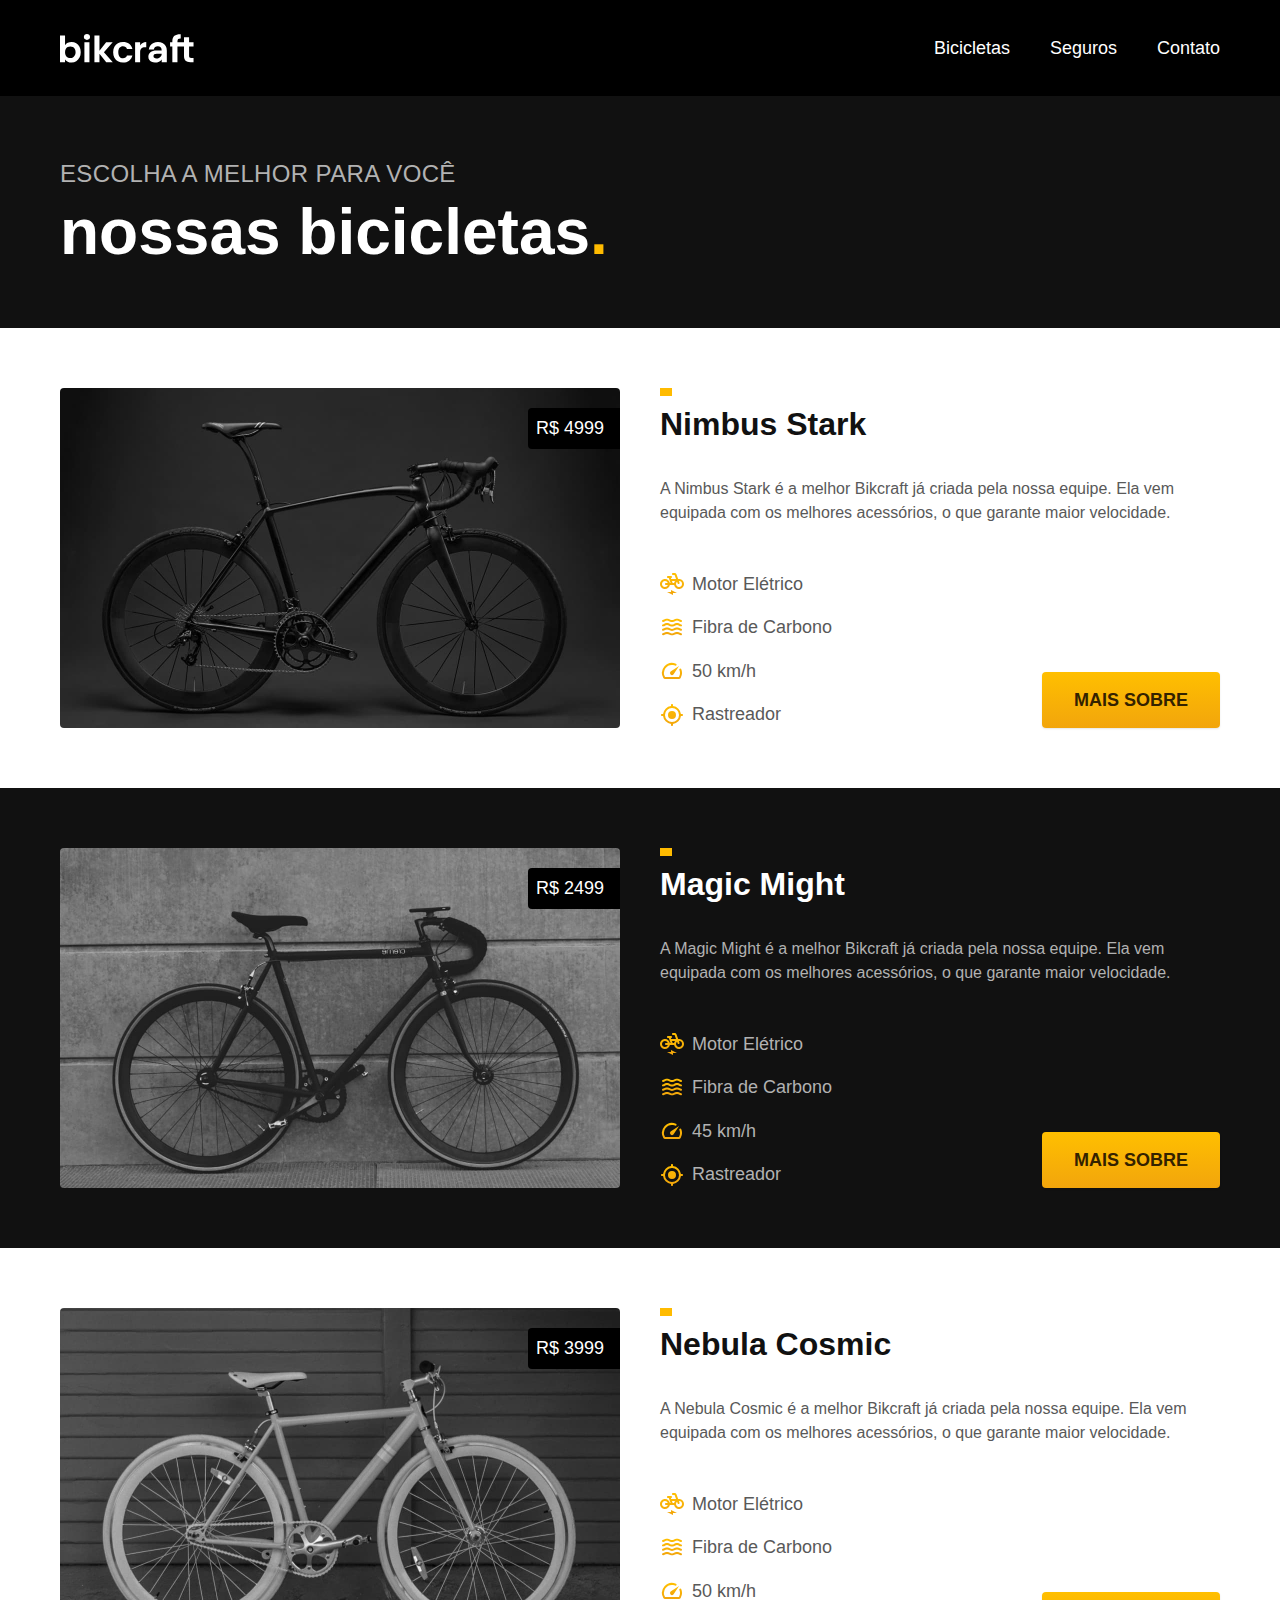
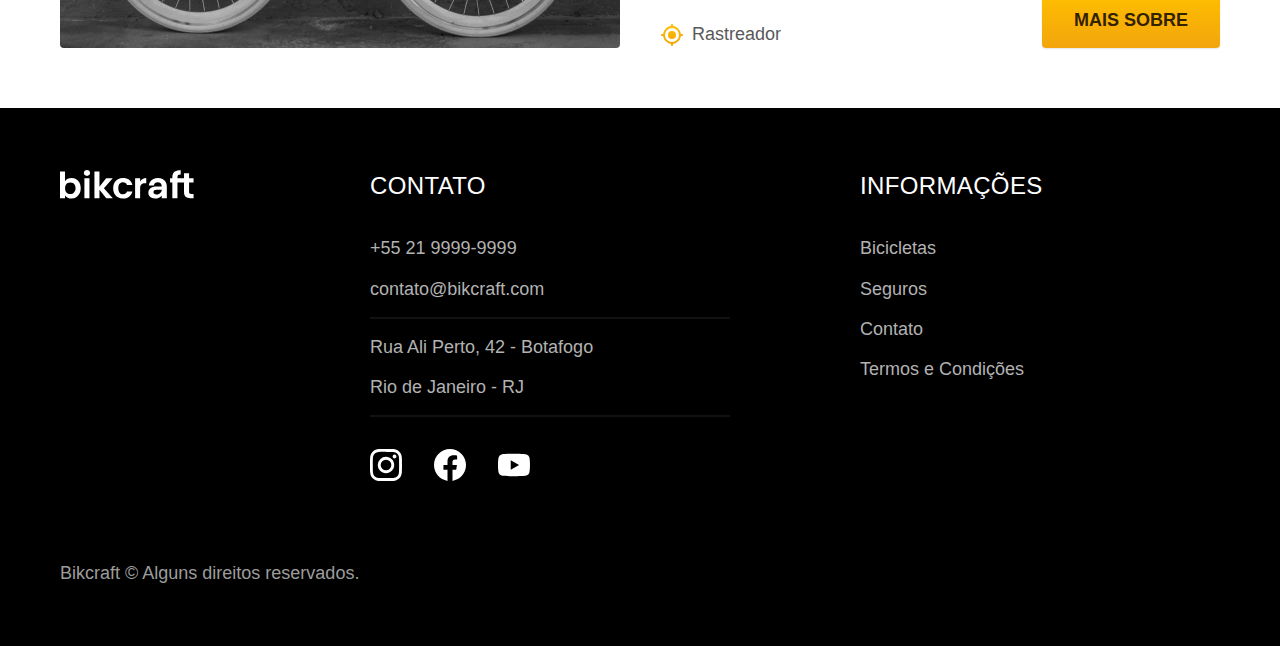
==== bicicletas.html @ 9043b6f3 "Finishing the 'Termos e Bicicletas 2' pages." ====
<!DOCTYPE html>
<html lang="pt-br">

<head>
  <meta charset="UTF-8" />
  <meta name="viewport" content="width=device-width, initial-scale=1.0" />

  <title>Bicicletas | Bikcraft</title>
  <meta name="description" content="Bicicletas Bikcraft." />

  <link rel="stylesheet" href="./css/style.css" />

  <!-- <link rel="preconnect" href="https://fonts.googleapis.com">
  <link rel="preconnect" href="https://fonts.gstatic.com" crossorigin>
  <link href="https://fonts.googleapis.com/css2?family=Merriweather:ital,wght@1,900&family=Poppins:wght@400;600&family=Roboto:wght@500&display=swap" rel="stylesheet"> -->
</head>

<body id="bicicletas">
  <header class="header-bg">
    <div class="header container">
      <a href="./">
        <img src="./img/bikcraft.svg" alt="Bikcraft" />
      </a>

      <nav aria-label="primaria">
        <ul class="header-menu font-1-m cor-0">
          <li><a href="./bicicletas.html">Bicicletas</a></li>
          <li><a href="./seguros.html">Seguros</a></li>
          <li><a href="./contato.html">Contato</a></li>
        </ul>
      </nav>
    </div>
  </header>

  <main>
    <div class="titulo-bg">
      <div class="titulo container">
        <p class="font-2-l-b cor-5">Escolha a melhor para você</p>
        <h1 class="font-1-xxl cor-0">nossas bicicletas<span class="cor-p1">.</span></h1>
      </div>
    </div>

    <!-- Nimbus -->
    <div class="bicicletas container">
      <div class="bicicletas-imagem">
        <img src="./img/bicicletas/nimbus.jpg" alt="Bicicleta preta">
        <span class="font-2-m cor-0">R$ 4999</span>
      </div>
      <div class="bicicletas-conteudo">
        <h2 class="font-1-xl">Nimbus Stark</h2>
        <p class="font-2-s cor-8">A Nimbus Stark é a melhor Bikcraft já criada pela nossa equipe. Ela vem equipada com
          os melhores acessórios, o que garante maior velocidade.</p>
        <ul class="font-1-m cor-8">
          <li>
            <img src="./img/icones/eletrica.svg" alt="">
            Motor Elétrico
          </li>
          <li>
            <img src="./img/icones/carbono.svg" alt="">
            Fibra de Carbono
          </li>
          <li>
            <img src="./img/icones/velocidade.svg" alt="">
            50 km/h
          </li>
          <li>
            <img src="./img/icones/rastreador.svg" alt="">
            Rastreador
          </li>
        </ul>
        <a class="botao seta" href="./bicicletas/nimbus.html">Mais Sobre</a>
      </div>
    </div>

    <!-- Magic Might -->
    <div class="bicicletas-bg">
      <div class="bicicletas container">
        <div class="bicicletas-imagem">
          <img src="./img/bicicletas/magic.jpg" alt="Bicicleta preta">
          <span class="font-2-m cor-0">R$ 2499</span>
        </div>
        <div class="bicicletas-conteudo">
          <h2 class="font-1-xl cor-0">Magic Might</h2>
          <p class="font-2-s cor-5">A Magic Might é a melhor Bikcraft já criada pela nossa equipe. Ela vem equipada com
            os melhores acessórios, o que garante maior velocidade.</p>
          <ul class="font-1-m cor-5">
            <li>
              <img src="./img/icones/eletrica.svg" alt="">
              Motor Elétrico
            </li>
            <li>
              <img src="./img/icones/carbono.svg" alt="">
              Fibra de Carbono
            </li>
            <li>
              <img src="./img/icones/velocidade.svg" alt="">
              45 km/h
            </li>
            <li>
              <img src="./img/icones/rastreador.svg" alt="">
              Rastreador
            </li>
          </ul>
          <a class="botao seta" href="./bicicletas/magic.html">Mais Sobre</a>
        </div>
      </div>
    </div>

    <!-- Nebula Cosmic -->
    <div class="bicicletas container">
      <div class="bicicletas-imagem">
        <img src="./img/bicicletas/nebula.jpg" alt="Bicicleta preta">
        <span class="font-2-m cor-0">R$ 3999</span>
      </div>
      <div class="bicicletas-conteudo">
        <h2 class="font-1-xl">Nebula Cosmic</h2>
        <p class="font-2-s cor-8">A Nebula Cosmic é a melhor Bikcraft já criada pela nossa equipe. Ela vem equipada com
          os melhores acessórios, o que garante maior velocidade.</p>
        <ul class="font-1-m cor-8">
          <li>
            <img src="./img/icones/eletrica.svg" alt="">
            Motor Elétrico
          </li>
          <li>
            <img src="./img/icones/carbono.svg" alt="">
            Fibra de Carbono
          </li>
          <li>
            <img src="./img/icones/velocidade.svg" alt="">
            50 km/h
          </li>
          <li>
            <img src="./img/icones/rastreador.svg" alt="">
            Rastreador
          </li>
        </ul>
        <a class="botao seta" href="./bicicletas/nebula.html">Mais Sobre</a>
      </div>
    </div>

  </main>

</body>

<footer class="footer-bg">
  <div class="footer container">
    <img src="./img/bikcraft.svg" alt="Bikcraft">
    <div class="footer-contato">
      <h3 class="font-2-l-b cor-0">Contato</h3>
      <ul class="font-2-m cor-5">
        <li><a href="tel:+552199999999">+55 21 9999-9999</a></li>
        <li><a href="mailto:contato@bikcraft.com">contato@bikcraft.com</a></li>
        <li>Rua Ali Perto, 42 - Botafogo</li>
        <li>Rio de Janeiro - RJ</li>
      </ul>
      <div class="footer-redes">
        <a href="./">
          <img src="./img/redes/instagram.svg" alt="Instagram">
        </a>
        <a href="./">
          <img src="./img/redes/facebook.svg" alt="Facebook">
        </a>
        <a href="./">
          <img src="./img/redes/youtube.svg" alt="Youtube">
        </a>
      </div>
    </div>
    <div class="footer-informacoes">
      <h3 class="font-2-l-b cor-0">Informações</h3>
      <nav>
        <ul class="font-1-m cor-5">
          <li><a href="./bicicletas.html">Bicicletas</a></li>
          <li><a href="./seguros.html">Seguros</a></li>
          <li><a href="./contato.html">Contato</a></li>
          <li><a href="./termos.html">Termos e Condições</a></li>
        </ul>
      </nav>
    </div>
    <p class="footer-copy font-2-m cor-6">Bikcraft © Alguns direitos reservados.</p>
  </div>
</footer>

</html>
---- css/style.css ----
@import "./global/global.css";
@import "./utilidades/tipografia.css";
@import "./utilidades/cores.css";


@import "./global/header.css";
@import "./global/footer.css";

/* Utilidades */
@import "./utilidades/componentes.css";

/* Home */
@import "./home/introducao.css";
@import "./home/tecnologia.css";
@import "./home/parceiros.css";
@import "./home/depoimento.css";

/* Bicicletas */
@import "./bicicletas/bicicletas-lista.css";
@import "./bicicletas/bicicleta.css";

/* Seguros */
@import "./seguros/seguros.css";

/* Termos */
@import "./termos/termos.css";
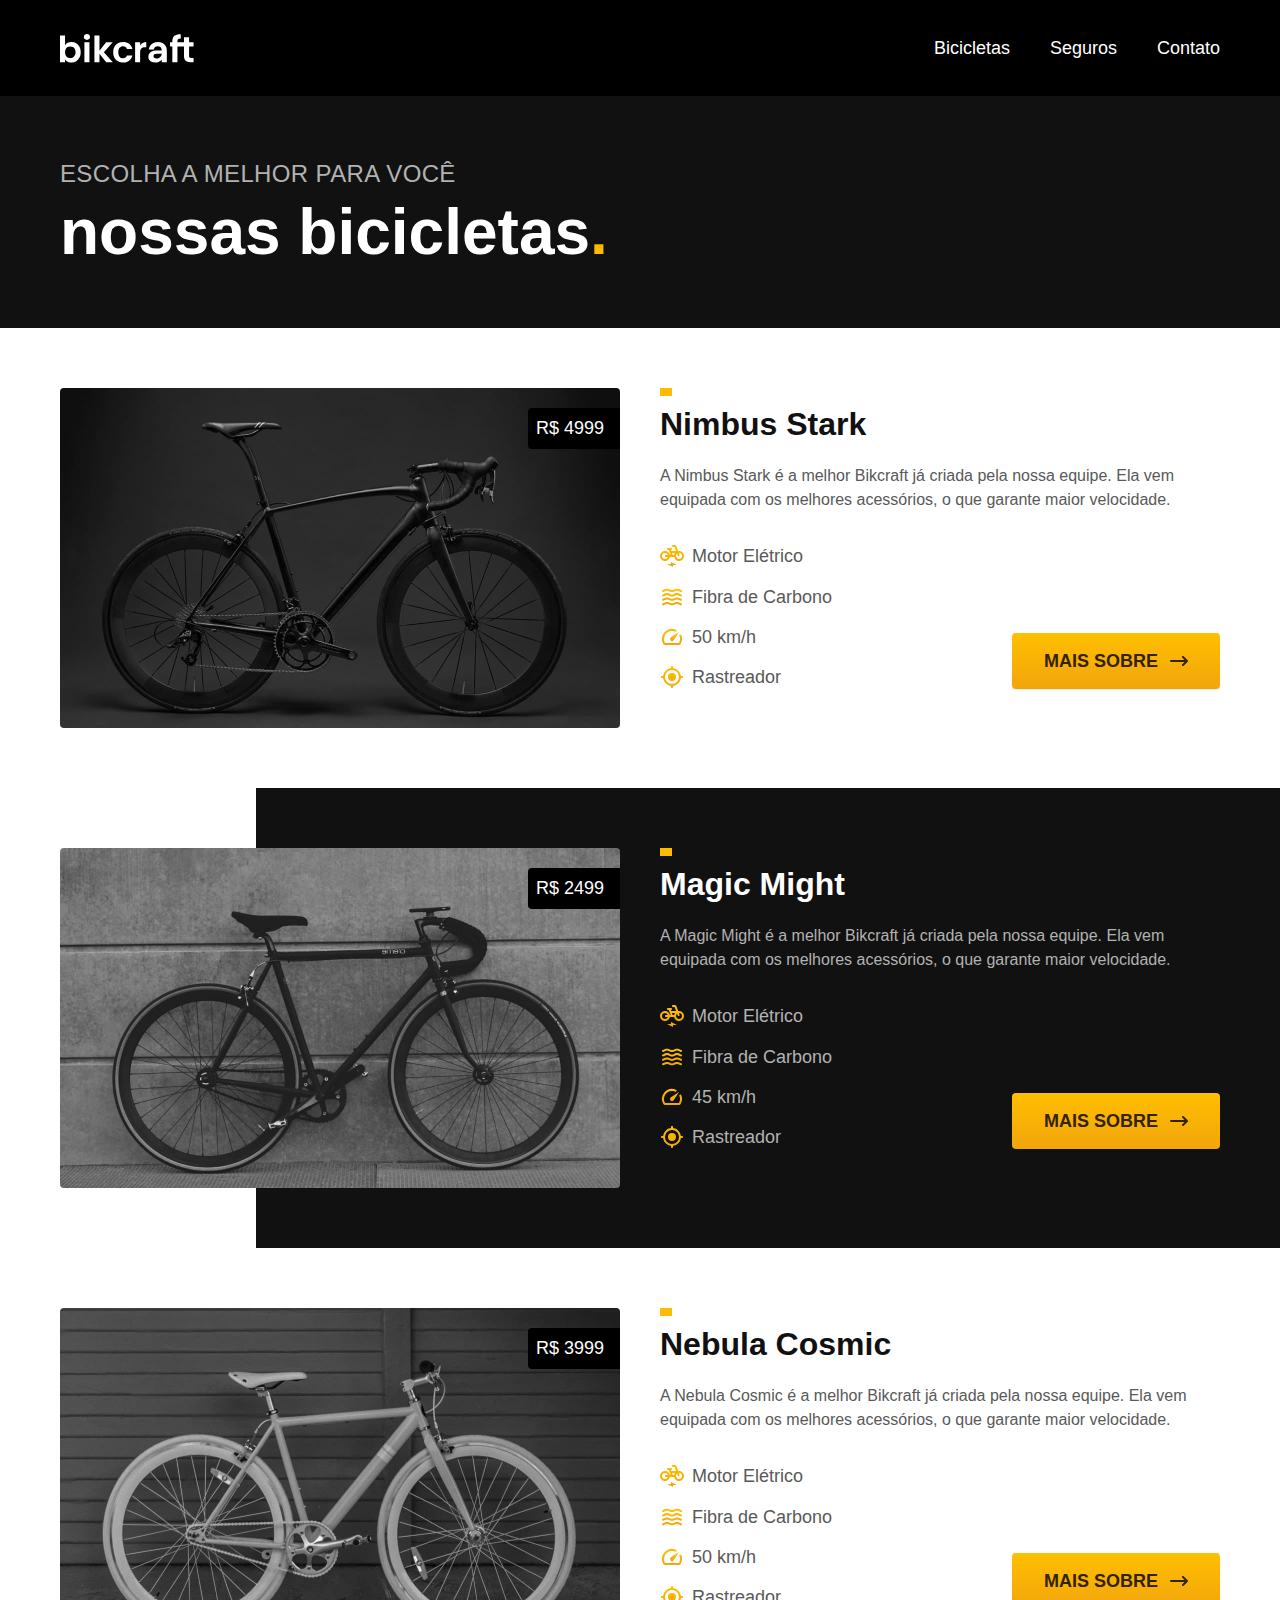
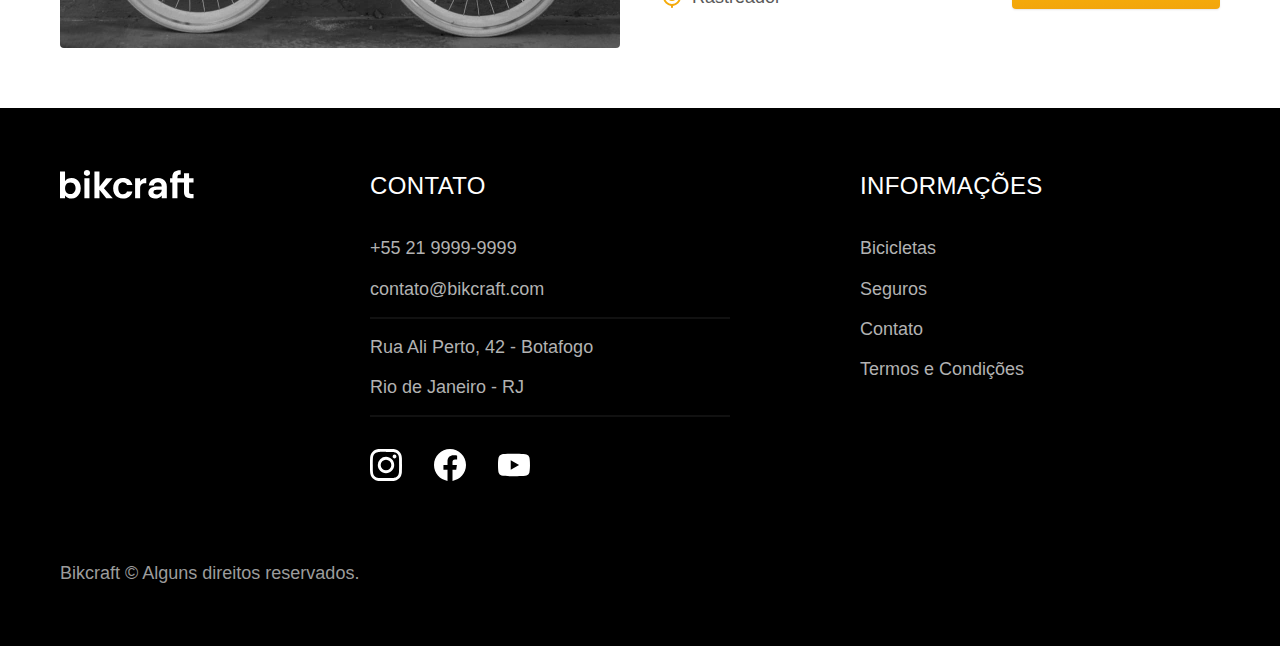
==== commit 6493c136: "Finished the "Seguros" page" ====
--- a/bicicletas.html
+++ b/bicicletas.html
@@ -137,47 +137,45 @@
         <a class="botao seta" href="./bicicletas/nebula.html">Mais Sobre</a>
       </div>
     </div>
-
   </main>
 
+  <footer class="footer-bg">
+    <div class="footer container">
+      <img src="./img/bikcraft.svg" alt="Bikcraft">
+      <div class="footer-contato">
+        <h3 class="font-2-l-b cor-0">Contato</h3>
+        <ul class="font-2-m cor-5">
+          <li><a href="tel:+552199999999">+55 21 9999-9999</a></li>
+          <li><a href="mailto:contato@bikcraft.com">contato@bikcraft.com</a></li>
+          <li>Rua Ali Perto, 42 - Botafogo</li>
+          <li>Rio de Janeiro - RJ</li>
+        </ul>
+        <div class="footer-redes">
+          <a href="./">
+            <img src="./img/redes/instagram.svg" alt="Instagram">
+          </a>
+          <a href="./">
+            <img src="./img/redes/facebook.svg" alt="Facebook">
+          </a>
+          <a href="./">
+            <img src="./img/redes/youtube.svg" alt="Youtube">
+          </a>
+        </div>
+      </div>
+      <div class="footer-informacoes">
+        <h3 class="font-2-l-b cor-0">Informações</h3>
+        <nav>
+          <ul class="font-1-m cor-5">
+            <li><a href="./bicicletas.html">Bicicletas</a></li>
+            <li><a href="./seguros.html">Seguros</a></li>
+            <li><a href="./contato.html">Contato</a></li>
+            <li><a href="./termos.html">Termos e Condições</a></li>
+          </ul>
+        </nav>
+      </div>
+      <p class="footer-copy font-2-m cor-6">Bikcraft © Alguns direitos reservados.</p>
+    </div>
+  </footer>
 </body>
 
-<footer class="footer-bg">
-  <div class="footer container">
-    <img src="./img/bikcraft.svg" alt="Bikcraft">
-    <div class="footer-contato">
-      <h3 class="font-2-l-b cor-0">Contato</h3>
-      <ul class="font-2-m cor-5">
-        <li><a href="tel:+552199999999">+55 21 9999-9999</a></li>
-        <li><a href="mailto:contato@bikcraft.com">contato@bikcraft.com</a></li>
-        <li>Rua Ali Perto, 42 - Botafogo</li>
-        <li>Rio de Janeiro - RJ</li>
-      </ul>
-      <div class="footer-redes">
-        <a href="./">
-          <img src="./img/redes/instagram.svg" alt="Instagram">
-        </a>
-        <a href="./">
-          <img src="./img/redes/facebook.svg" alt="Facebook">
-        </a>
-        <a href="./">
-          <img src="./img/redes/youtube.svg" alt="Youtube">
-        </a>
-      </div>
-    </div>
-    <div class="footer-informacoes">
-      <h3 class="font-2-l-b cor-0">Informações</h3>
-      <nav>
-        <ul class="font-1-m cor-5">
-          <li><a href="./bicicletas.html">Bicicletas</a></li>
-          <li><a href="./seguros.html">Seguros</a></li>
-          <li><a href="./contato.html">Contato</a></li>
-          <li><a href="./termos.html">Termos e Condições</a></li>
-        </ul>
-      </nav>
-    </div>
-    <p class="footer-copy font-2-m cor-6">Bikcraft © Alguns direitos reservados.</p>
-  </div>
-</footer>
-
 </html>--- a/css/style.css
+++ b/css/style.css
@@ -21,6 +21,8 @@
 
 /* Seguros */
 @import "./seguros/seguros.css";
+@import "./seguros/vantagens.css";
+@import "./seguros/perguntas.css";
 
 /* Termos */
 @import "./termos/termos.css";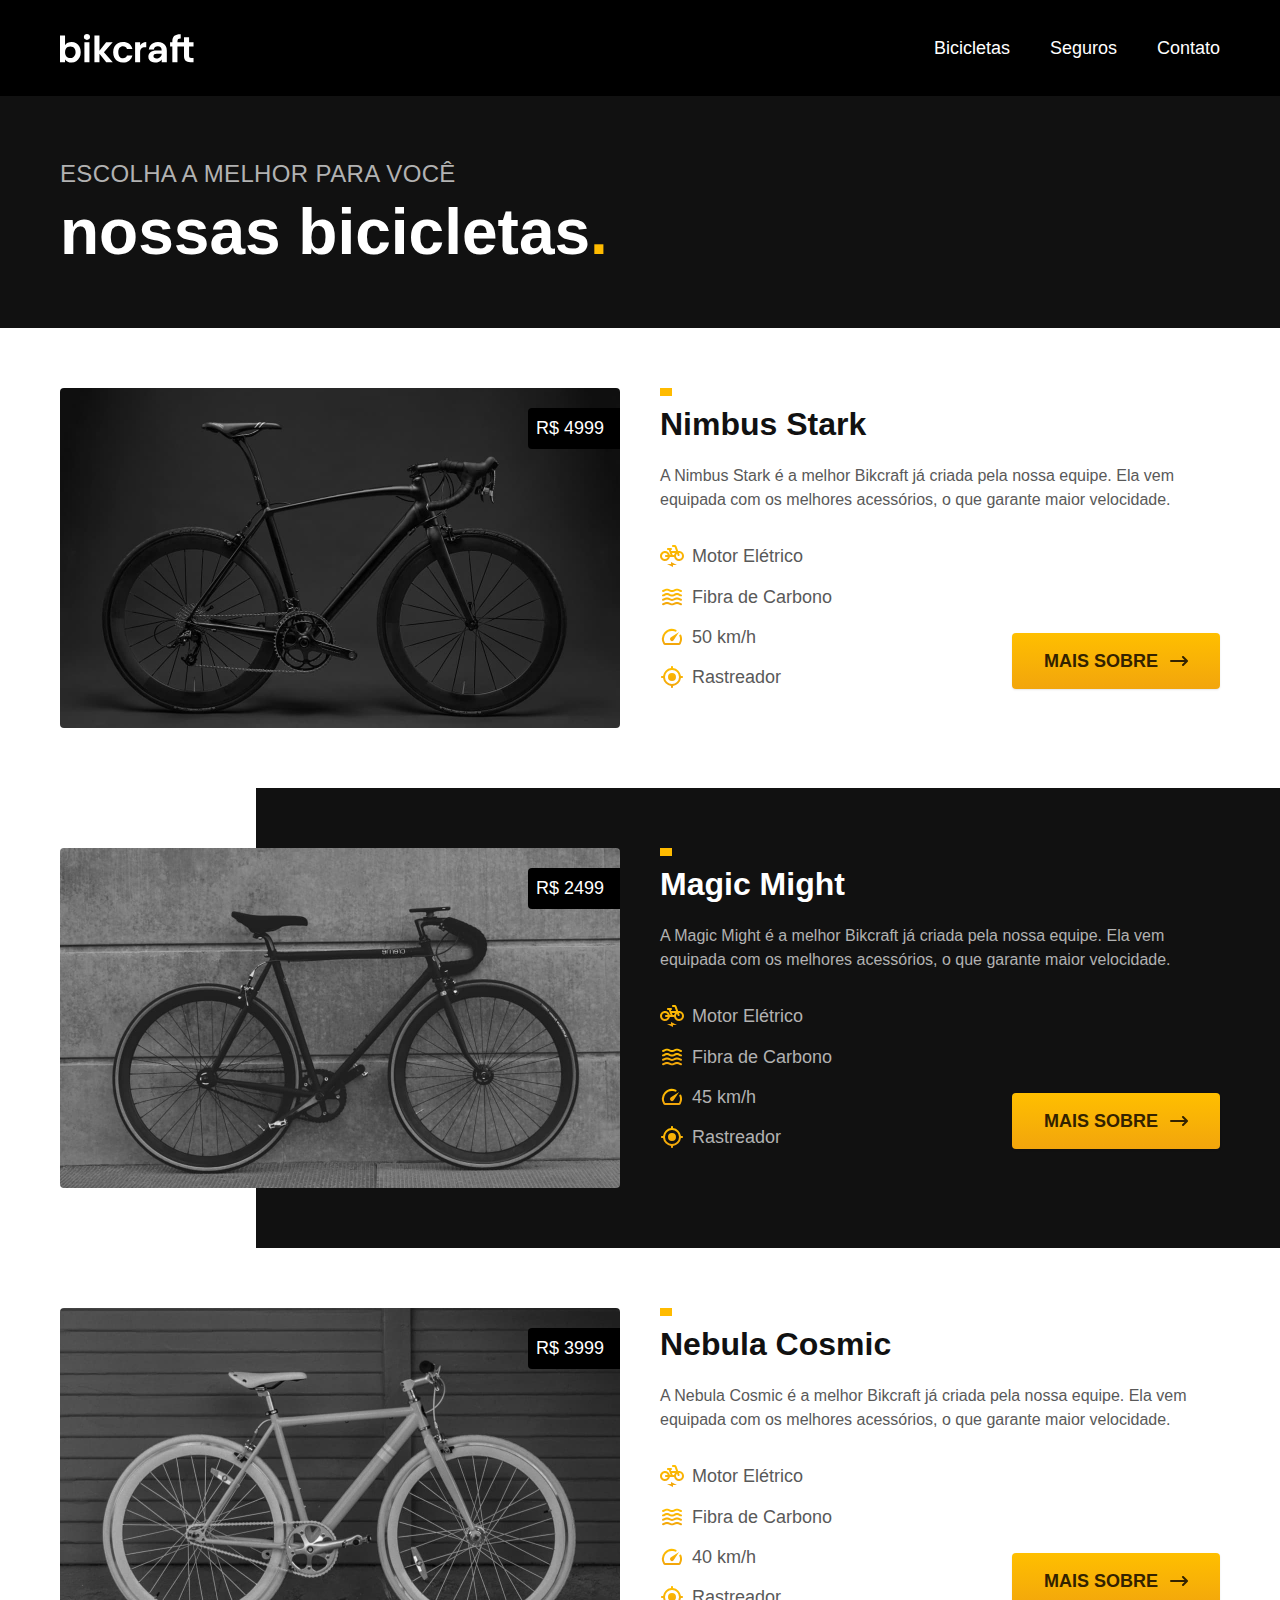
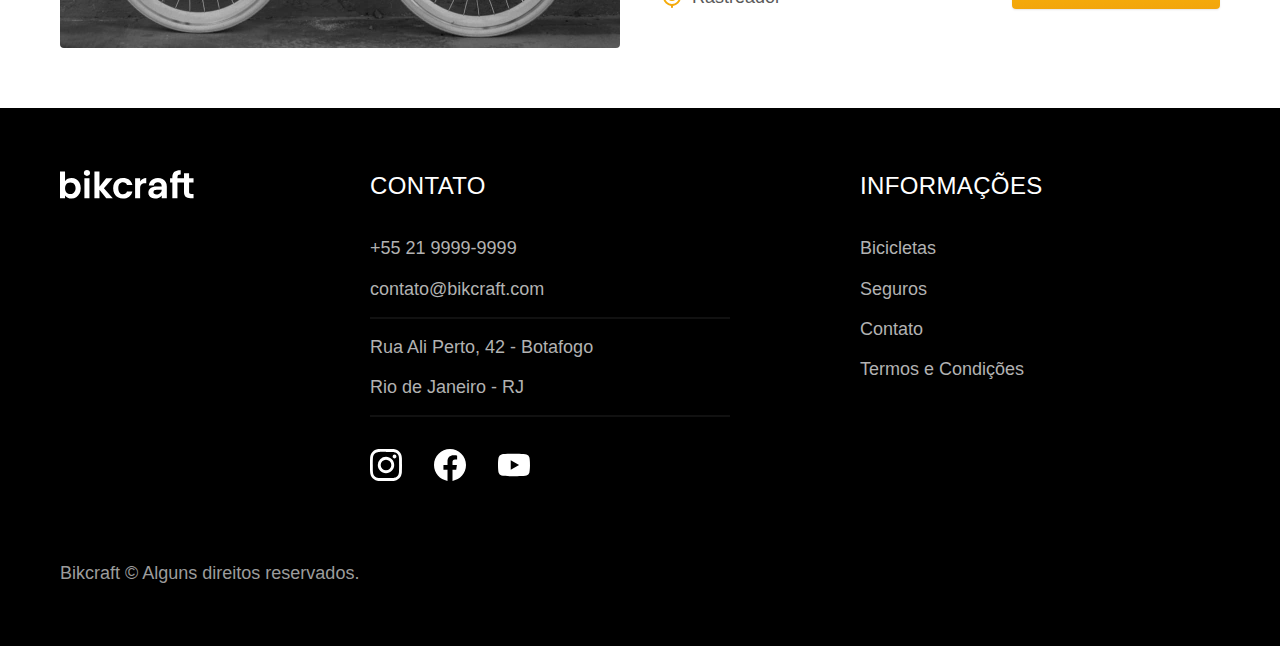
==== commit b6285e50: "Starting the Contact Page" ====
--- a/bicicletas.html
+++ b/bicicletas.html
@@ -127,7 +127,7 @@
           </li>
           <li>
             <img src="./img/icones/velocidade.svg" alt="">
-            50 km/h
+            40 km/h
           </li>
           <li>
             <img src="./img/icones/rastreador.svg" alt="">
--- a/css/style.css
+++ b/css/style.css
@@ -8,6 +8,7 @@
 
 /* Utilidades */
 @import "./utilidades/componentes.css";
+@import "./utilidades/formulario.css";
 
 /* Home */
 @import "./home/introducao.css";
@@ -19,10 +20,18 @@
 @import "./bicicletas/bicicletas-lista.css";
 @import "./bicicletas/bicicleta.css";
 
+/* Bicicleta */
+@import "./bicicleta/bicicleta.css";
+@import "./bicicleta/seguro.css";
+
 /* Seguros */
 @import "./seguros/seguros.css";
 @import "./seguros/vantagens.css";
 @import "./seguros/perguntas.css";
 
+/* Contato */
+@import "./contato/contato.css";
+@import "./contato/lojas.css";
+
 /* Termos */
 @import "./termos/termos.css";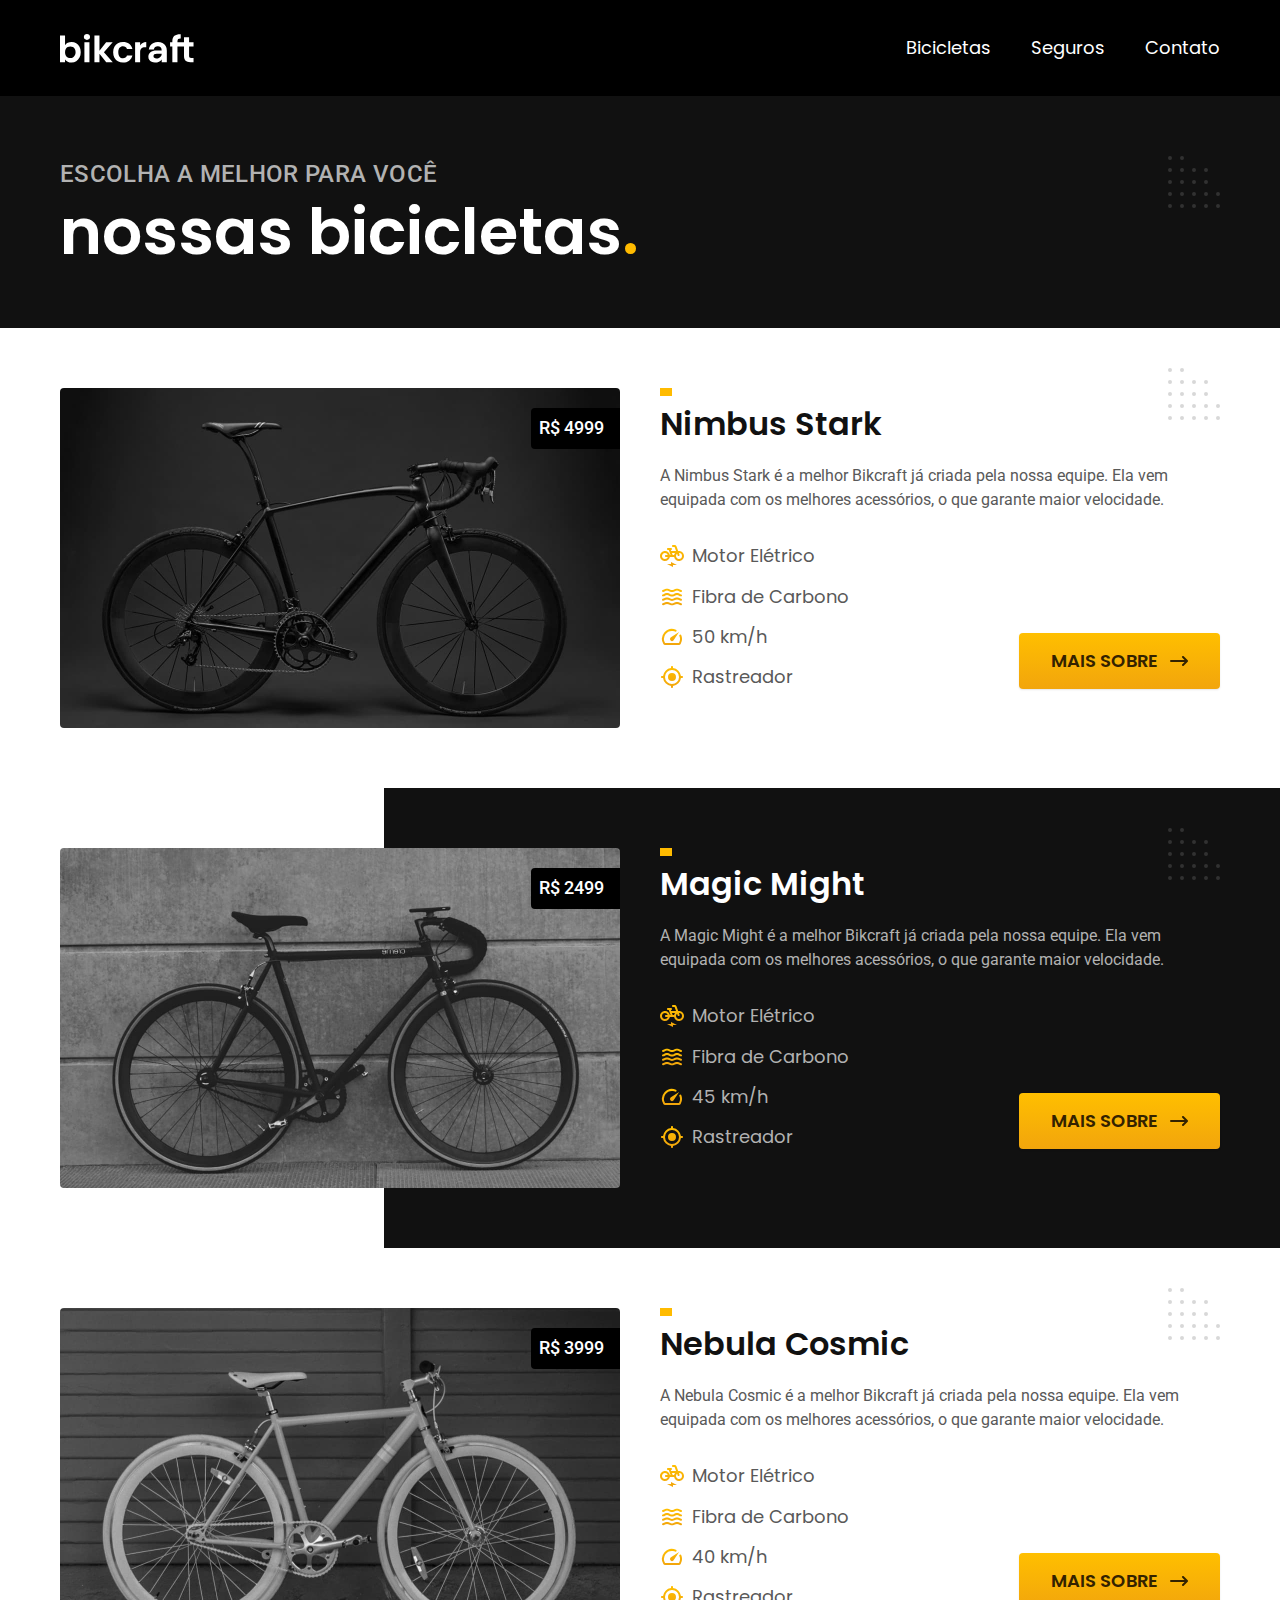
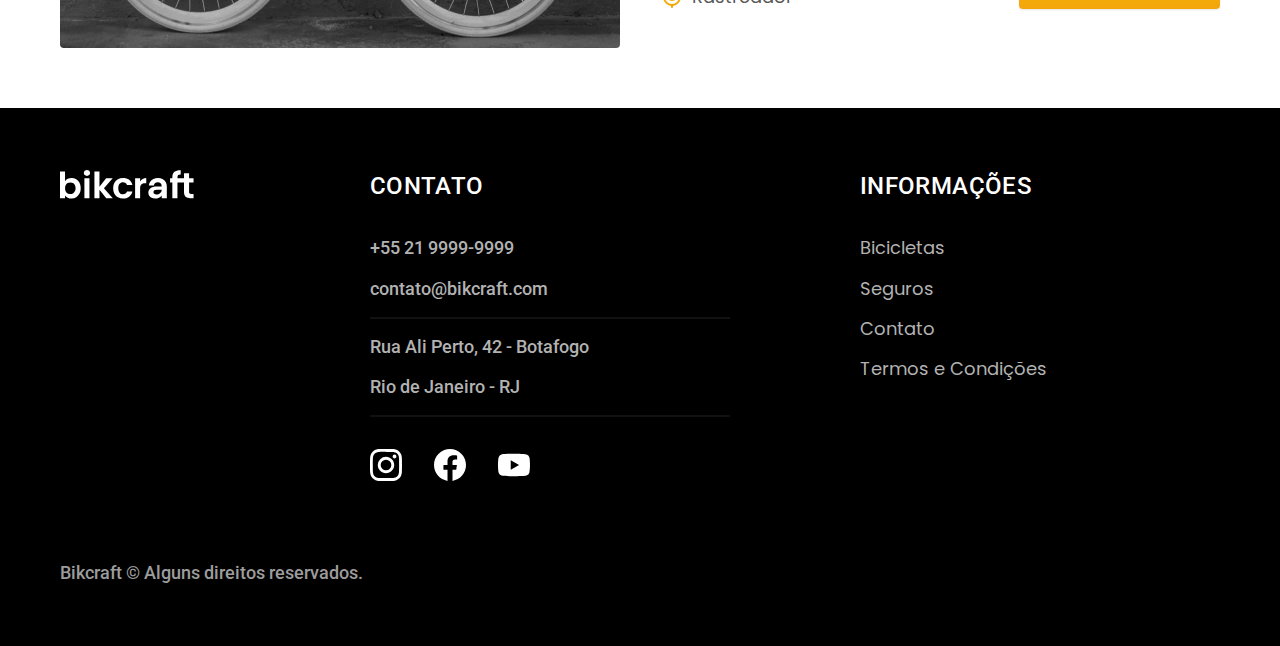
==== commit 0d7d9723: "Decoration completed" ====
--- a/bicicletas.html
+++ b/bicicletas.html
@@ -8,11 +8,14 @@
   <title>Bicicletas | Bikcraft</title>
   <meta name="description" content="Bicicletas Bikcraft." />
 
+  <link rel="preconnect" href="https://fonts.googleapis.com">
+  <link rel="preconnect" href="https://fonts.gstatic.com" crossorigin>
+  <link
+    href="https://fonts.googleapis.com/css2?family=Merriweather:ital,wght@1,900&family=Poppins:wght@400;600&family=Roboto:wght@500&display=swap"
+    rel="stylesheet">
+
   <link rel="stylesheet" href="./css/style.css" />
 
-  <!-- <link rel="preconnect" href="https://fonts.googleapis.com">
-  <link rel="preconnect" href="https://fonts.gstatic.com" crossorigin>
-  <link href="https://fonts.googleapis.com/css2?family=Merriweather:ital,wght@1,900&family=Poppins:wght@400;600&family=Roboto:wght@500&display=swap" rel="stylesheet"> -->
 </head>
 
 <body id="bicicletas">
--- a/css/style.css
+++ b/css/style.css
@@ -1,7 +1,6 @@
 @import "./global/global.css";
 @import "./utilidades/tipografia.css";
 @import "./utilidades/cores.css";
-
 
 @import "./global/header.css";
 @import "./global/footer.css";
@@ -18,7 +17,7 @@
 
 /* Bicicletas */
 @import "./bicicletas/bicicletas-lista.css";
-@import "./bicicletas/bicicleta.css";
+@import "./bicicletas/bicicletas.css";
 
 /* Bicicleta */
 @import "./bicicleta/bicicleta.css";
@@ -33,5 +32,8 @@
 @import "./contato/contato.css";
 @import "./contato/lojas.css";
 
+/* Contato */
+@import "./orcamento/orcamento.css";
+
 /* Termos */
 @import "./termos/termos.css";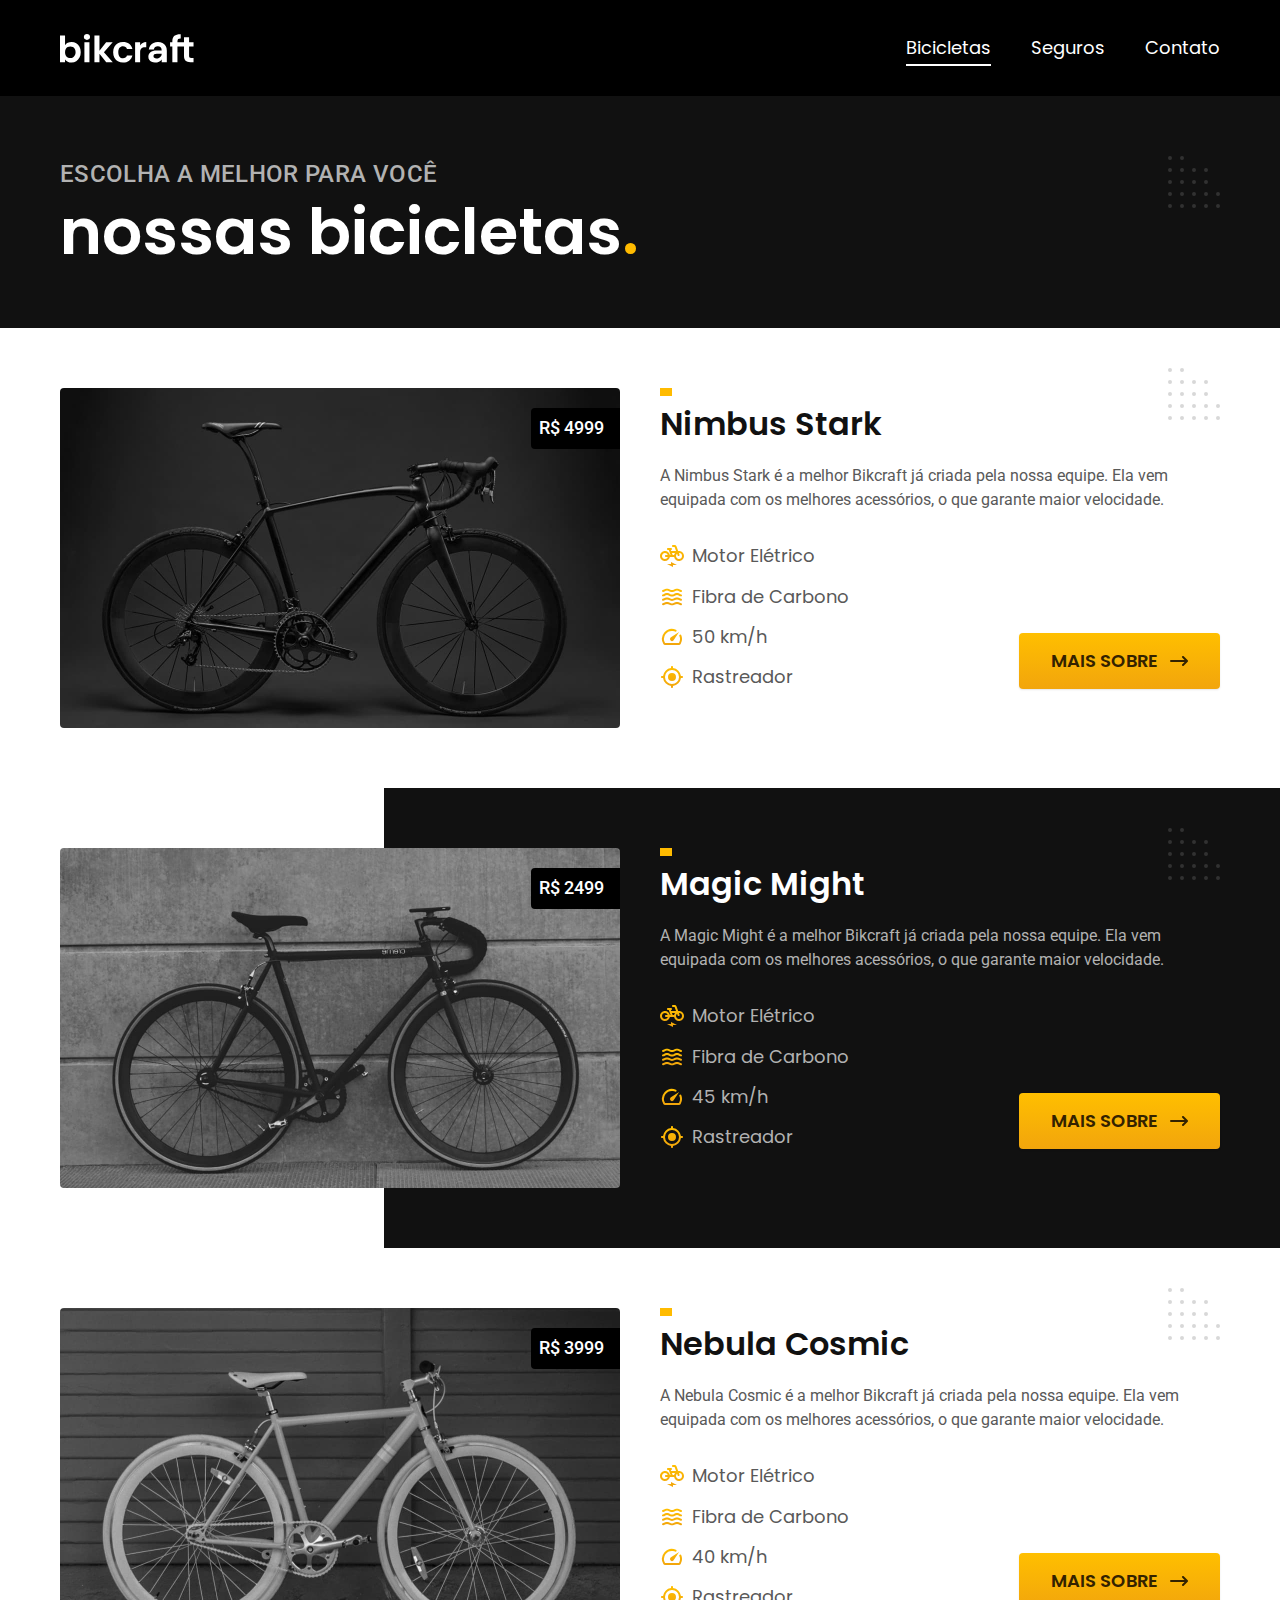
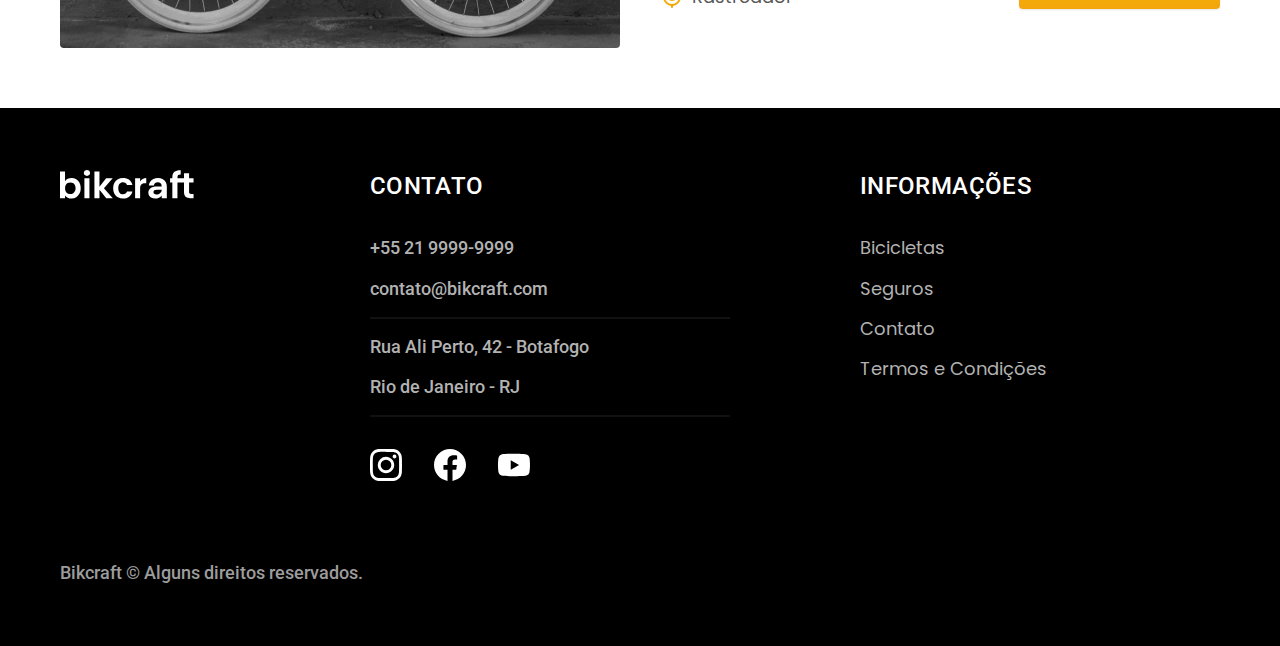
==== commit 1326544c: "JavaScript has been included and the active menu" ====
--- a/bicicletas.html
+++ b/bicicletas.html
@@ -10,9 +10,7 @@
 
   <link rel="preconnect" href="https://fonts.googleapis.com">
   <link rel="preconnect" href="https://fonts.gstatic.com" crossorigin>
-  <link
-    href="https://fonts.googleapis.com/css2?family=Merriweather:ital,wght@1,900&family=Poppins:wght@400;600&family=Roboto:wght@500&display=swap"
-    rel="stylesheet">
+  <link href="https://fonts.googleapis.com/css2?family=Merriweather:ital,wght@1,900&family=Poppins:wght@400;600&family=Roboto:wght@500&display=swap" rel="stylesheet">
 
   <link rel="stylesheet" href="./css/style.css" />
 
@@ -22,7 +20,7 @@
   <header class="header-bg">
     <div class="header container">
       <a href="./">
-        <img src="./img/bikcraft.svg" alt="Bikcraft" />
+        <img src="./img/bikcraft.svg" width="136" height="32" alt="Bikcraft" />
       </a>
 
       <nav aria-label="primaria">
@@ -46,7 +44,7 @@
     <!-- Nimbus -->
     <div class="bicicletas container">
       <div class="bicicletas-imagem">
-        <img src="./img/bicicletas/nimbus.jpg" alt="Bicicleta preta">
+        <img src="./img/bicicletas/nimbus.jpg" width="1120" height="680" alt="Bicicleta preta">
         <span class="font-2-m cor-0">R$ 4999</span>
       </div>
       <div class="bicicletas-conteudo">
@@ -55,19 +53,19 @@
           os melhores acessórios, o que garante maior velocidade.</p>
         <ul class="font-1-m cor-8">
           <li>
-            <img src="./img/icones/eletrica.svg" alt="">
+            <img src="./img/icones/eletrica.svg" width="24" height="24" alt="">
             Motor Elétrico
           </li>
           <li>
-            <img src="./img/icones/carbono.svg" alt="">
+            <img src="./img/icones/carbono.svg" width="24" height="24" alt="">
             Fibra de Carbono
           </li>
           <li>
-            <img src="./img/icones/velocidade.svg" alt="">
+            <img src="./img/icones/velocidade.svg" width="24" height="24" alt="">
             50 km/h
           </li>
           <li>
-            <img src="./img/icones/rastreador.svg" alt="">
+            <img src="./img/icones/rastreador.svg" width="24" height="24" alt="">
             Rastreador
           </li>
         </ul>
@@ -79,7 +77,7 @@
     <div class="bicicletas-bg">
       <div class="bicicletas container">
         <div class="bicicletas-imagem">
-          <img src="./img/bicicletas/magic.jpg" alt="Bicicleta preta">
+          <img src="./img/bicicletas/magic.jpg" width="1120" height="680" alt="Bicicleta preta">
           <span class="font-2-m cor-0">R$ 2499</span>
         </div>
         <div class="bicicletas-conteudo">
@@ -88,19 +86,19 @@
             os melhores acessórios, o que garante maior velocidade.</p>
           <ul class="font-1-m cor-5">
             <li>
-              <img src="./img/icones/eletrica.svg" alt="">
+              <img src="./img/icones/eletrica.svg" width="24" height="24" alt="">
               Motor Elétrico
             </li>
             <li>
-              <img src="./img/icones/carbono.svg" alt="">
+              <img src="./img/icones/carbono.svg" width="24" height="24" alt="">
               Fibra de Carbono
             </li>
             <li>
-              <img src="./img/icones/velocidade.svg" alt="">
+              <img src="./img/icones/velocidade.svg" width="24" height="24" alt="">
               45 km/h
             </li>
             <li>
-              <img src="./img/icones/rastreador.svg" alt="">
+              <img src="./img/icones/rastreador.svg" width="24" height="24" alt="">
               Rastreador
             </li>
           </ul>
@@ -112,7 +110,7 @@
     <!-- Nebula Cosmic -->
     <div class="bicicletas container">
       <div class="bicicletas-imagem">
-        <img src="./img/bicicletas/nebula.jpg" alt="Bicicleta preta">
+        <img src="./img/bicicletas/nebula.jpg" width="1120" height="680" alt="Bicicleta preta">
         <span class="font-2-m cor-0">R$ 3999</span>
       </div>
       <div class="bicicletas-conteudo">
@@ -121,19 +119,19 @@
           os melhores acessórios, o que garante maior velocidade.</p>
         <ul class="font-1-m cor-8">
           <li>
-            <img src="./img/icones/eletrica.svg" alt="">
+            <img src="./img/icones/eletrica.svg" width="24" height="24" alt="">
             Motor Elétrico
           </li>
           <li>
-            <img src="./img/icones/carbono.svg" alt="">
+            <img src="./img/icones/carbono.svg" width="24" height="24" alt="">
             Fibra de Carbono
           </li>
           <li>
-            <img src="./img/icones/velocidade.svg" alt="">
+            <img src="./img/icones/velocidade.svg" width="24" height="24" alt="">
             40 km/h
           </li>
           <li>
-            <img src="./img/icones/rastreador.svg" alt="">
+            <img src="./img/icones/rastreador.svg" width="24" height="24" alt="">
             Rastreador
           </li>
         </ul>
@@ -144,7 +142,7 @@
 
   <footer class="footer-bg">
     <div class="footer container">
-      <img src="./img/bikcraft.svg" alt="Bikcraft">
+      <img src="./img/bikcraft.svg" width="136" height="32" alt="Bikcraft">
       <div class="footer-contato">
         <h3 class="font-2-l-b cor-0">Contato</h3>
         <ul class="font-2-m cor-5">
@@ -154,14 +152,14 @@
           <li>Rio de Janeiro - RJ</li>
         </ul>
         <div class="footer-redes">
-          <a href="./">
-            <img src="./img/redes/instagram.svg" alt="Instagram">
+          <a href="../">
+            <img src="../img/redes/instagram.svg" width="32" height="32" alt="Instagram">
           </a>
-          <a href="./">
-            <img src="./img/redes/facebook.svg" alt="Facebook">
+          <a href="../">
+            <img src="../img/redes/facebook.svg" width="32" height="32" alt="Facebook">
           </a>
-          <a href="./">
-            <img src="./img/redes/youtube.svg" alt="Youtube">
+          <a href="../">
+            <img src="../img/redes/youtube.svg" width="32" height="32" alt="Youtube">
           </a>
         </div>
       </div>
@@ -179,6 +177,7 @@
       <p class="footer-copy font-2-m cor-6">Bikcraft © Alguns direitos reservados.</p>
     </div>
   </footer>
+  <script src="./js/script.js"></script>
 </body>
 
 </html>